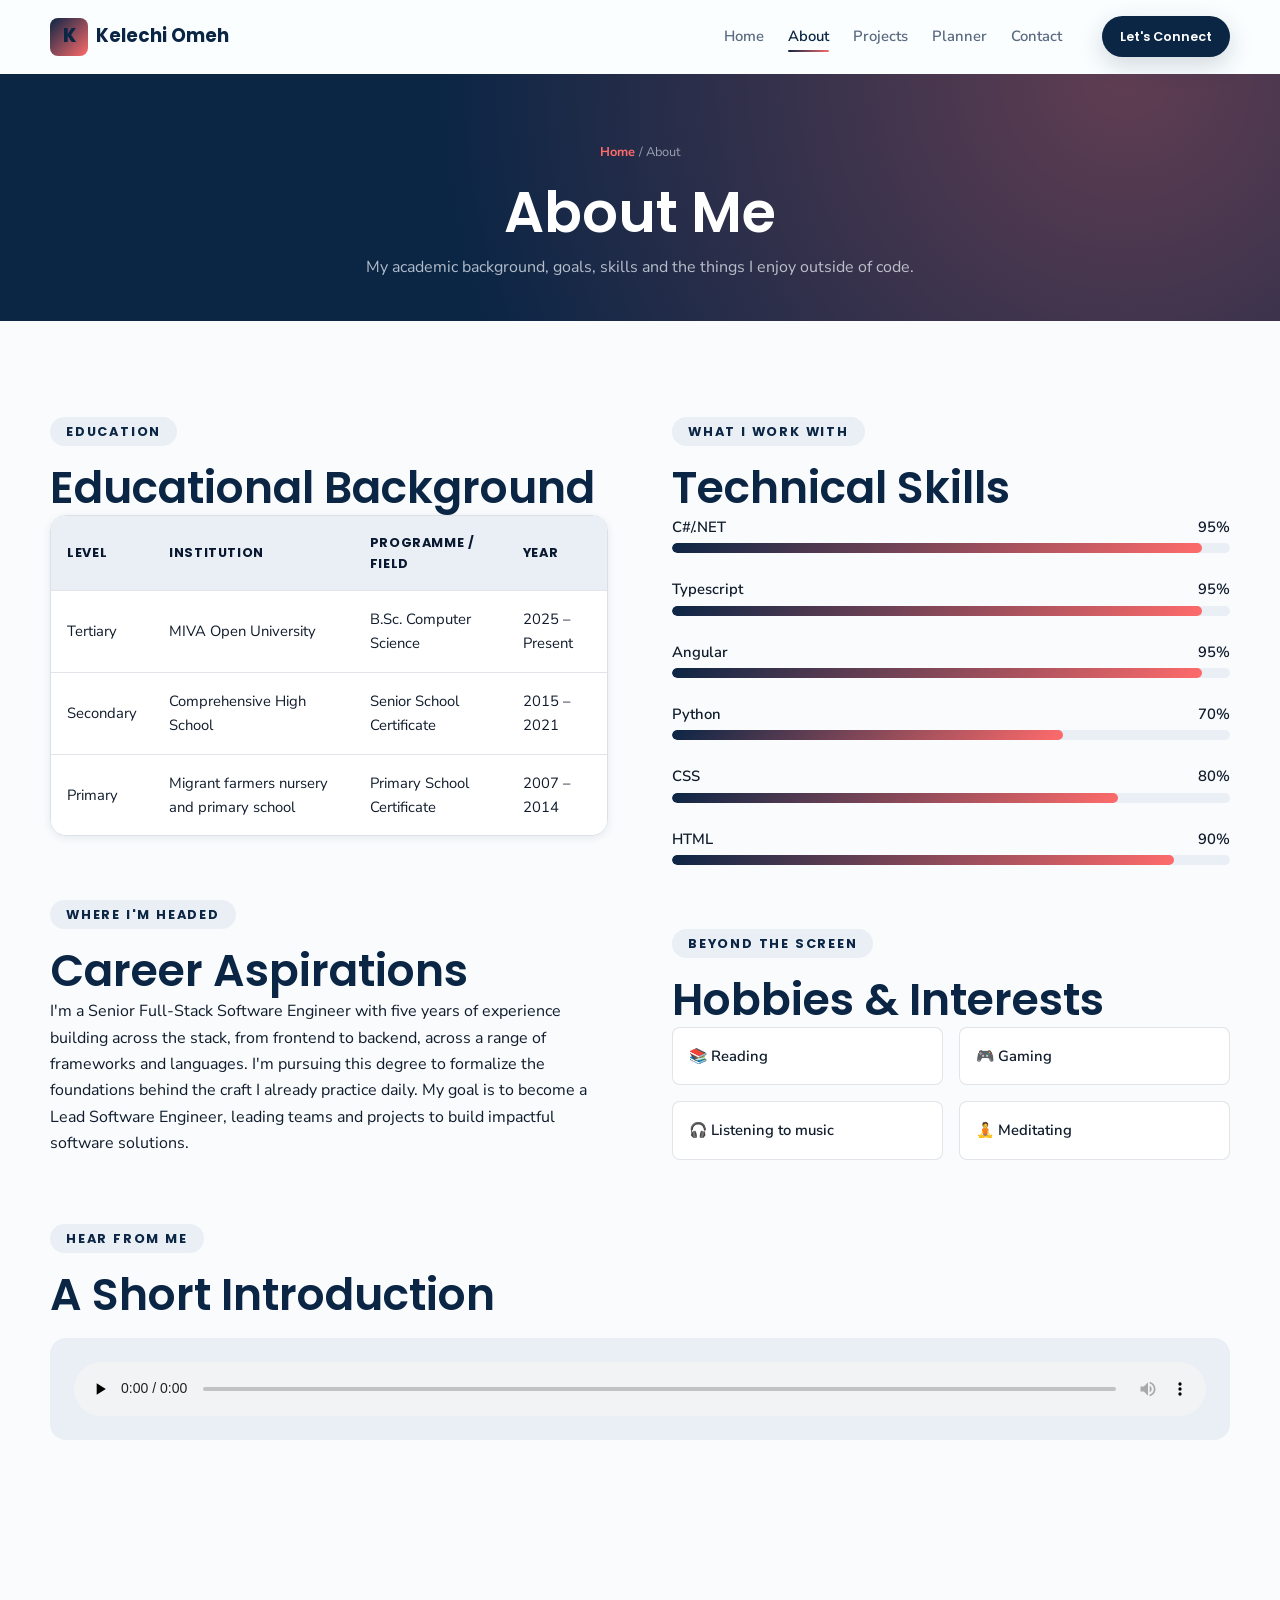
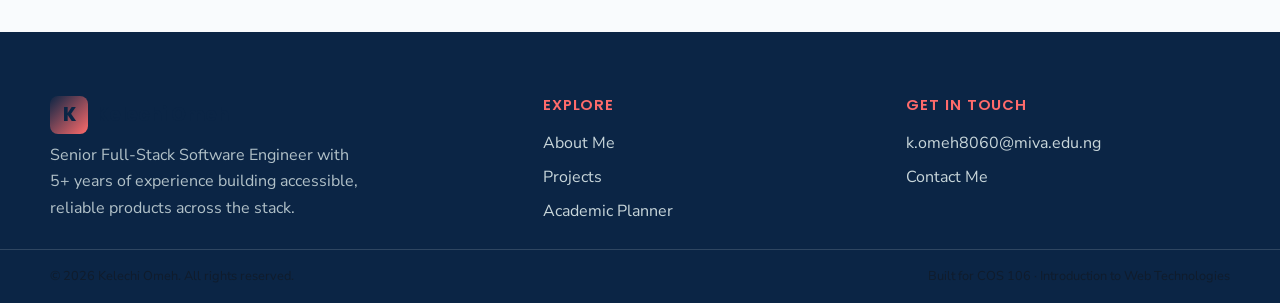
==== about.html @ 51f8a6cc "Add initial HTML files for portfolio website including contact, index, planner, and projects pages" ====
<!DOCTYPE html>
<html lang="en">

<head>
  <meta charset="UTF-8" />
  <meta name="viewport" content="width=device-width, initial-scale=1.0" />
  <title>About Me | Kelechi Omeh</title>
  <meta name="description"
    content="Educational background, career aspirations, technical skills and hobbies of Kelechi Omeh." />
  <link rel="icon" type="image/svg+xml" href="assets/images/favicon.svg" />
  <link rel="preconnect" href="https://fonts.googleapis.com" />
  <link rel="preconnect" href="https://fonts.gstatic.com" crossorigin />
  <link
    href="https://fonts.googleapis.com/css2?family=Poppins:wght@600;700;800&family=Nunito+Sans:wght@400;600;700&display=swap"
    rel="stylesheet" />
  <link rel="stylesheet" href="assets/css/main.css" />
</head>

<body>
  <a href="#main" class="skip-link">Skip to content</a>

  <header class="site-header">
    <div class="container">
      <a href="index.html" class="brand">
        <span class="brand-mark">K</span>
        Kelechi Omeh
      </a>

      <nav class="main-nav" id="main-nav">
        <ul class="nav-list">
          <li><a href="index.html" class="nav-link">Home</a></li>
          <li><a href="about.html" class="nav-link">About</a></li>
          <li><a href="projects.html" class="nav-link">Projects</a></li>
          <li><a href="planner.html" class="nav-link">Planner</a></li>
          <li><a href="contact.html" class="nav-link">Contact</a></li>
        </ul>
        <a href="contact.html" class="btn btn-primary btn-sm nav-cta">Let's Connect</a>
      </nav>

      <button class="nav-toggle" id="nav-toggle" aria-label="Toggle navigation menu" aria-expanded="false"
        aria-controls="main-nav">
        <span></span><span></span><span></span>
      </button>
    </div>
  </header>

  <main id="main">
    <section class="page-banner">
      <div class="container">
        <p class="breadcrumb"><a href="index.html">Home</a> / About</p>
        <h1>About Me</h1>
        <p class="text-muted">My academic background, goals, skills and the things I enjoy outside of code.</p>
      </div>
    </section>

    <section class="section">
      <div class="container">
        <div class="bio-grid">
          <div>
            <div class="about-block reveal">
              <span class="eyebrow">Education</span>
              <h2>Educational Background</h2>
              <div class="table-wrap">
                <table class="data-table">
                  <caption class="visually-hidden">A summary of my educational background</caption>
                  <thead>
                    <tr>
                      <th scope="col">Level</th>
                      <th scope="col">Institution</th>
                      <th scope="col">Programme / Field</th>
                      <th scope="col">Year</th>
                    </tr>
                  </thead>
                  <tbody>
                    <tr>
                      <td>Tertiary</td>
                      <td>MIVA Open University</td>
                      <td>B.Sc. Computer Science</td>
                      <td>2025 &ndash; Present</td>
                    </tr>
                    <tr>
                      <td>Secondary</td>
                      <td>Comprehensive High School</td>
                      <td>Senior School Certificate</td>
                      <td>2015 &ndash; 2021</td>
                    </tr>
                    <tr>
                      <td>Primary</td>
                      <td>Migrant farmers nursery and primary school</td>
                      <td>Primary School Certificate</td>
                      <td>2007 &ndash; 2014</td>
                    </tr>
                  </tbody>
                </table>
              </div>
            </div>

            <div class="about-block reveal">
              <span class="eyebrow">Where I'm headed</span>
              <h2>Career Aspirations</h2>
              <p>
                I'm a Senior Full-Stack Software Engineer with five years of experience building across the stack, from
                frontend to
                backend, across a range of frameworks and languages. I'm pursuing this degree to formalize the
                foundations behind the
                craft I already practice daily. My goal is to become a Lead Software Engineer, leading teams and
                projects to build impactful software solutions.
              </p>
            </div>
          </div>

          <div>
            <div class="about-block reveal">
              <span class="eyebrow">What I work with</span>
              <h2>Technical Skills</h2>
              <div class="skills-grid">
                <div class="skill-row">
                  <div class="skill-label"><span>C#/.NET</span><span>95%</span></div>
                  <div class="skill-bar"><span style="width: 95%;"></span></div>
                </div>
                <div class="skill-row">
                  <div class="skill-label"><span>Typescript</span><span>95%</span></div>
                  <div class="skill-bar"><span style="width: 95%;"></span></div>
                </div>

                <div class="skill-row">
                  <div class="skill-label"><span>Angular</span><span>95%</span></div>
                  <div class="skill-bar"><span style="width: 95%;"></span></div>
                </div>
                <div class="skill-row">
                  <div class="skill-label"><span>Python</span><span>70%</span></div>
                  <div class="skill-bar"><span style="width: 70%;"></span></div>
                </div>
                <div class="skill-row">
                  <div class="skill-label"><span>CSS</span><span>80%</span></div>
                  <div class="skill-bar"><span style="width: 80%;"></span></div>
                </div>
                <div class="skill-row">
                  <div class="skill-label"><span>HTML</span><span>90%</span></div>
                  <div class="skill-bar"><span style="width: 90%;"></span></div>
                </div>
              </div>
            </div>

            <div class="about-block reveal">
              <span class="eyebrow">Beyond the screen</span>
              <h2>Hobbies &amp; Interests</h2>
              <ul class="hobby-list">
                <li class="hobby-item">📚 Reading</li>
                <li class="hobby-item">🎮 Gaming</li>
                <li class="hobby-item">🎧 Listening to music</li>
                <li class="hobby-item">🧘 Meditating</li>
              </ul>
            </div>
          </div>
        </div>

        <div class="about-block reveal" style="margin-top: var(--space-xl);">
          <span class="eyebrow">Hear from me</span>
          <h2>A Short Introduction</h2>
          <p class="text-muted" style="margin-bottom: var(--space-sm);">
            <!-- Here's a short  audio clip — swap
            <code>assets/media/intro-audio.wav</code> with your own recorded introduction. -->
          </p>
          <div class="media-block">
            <audio controls preload="none">
              <source src="assets/media/intro-audio.wav" type="audio/wav" />
              Your browser does not support the audio element.
            </audio>
          </div>
        </div>
      </div>
    </section>
  </main>

  <footer class="site-footer">
    <div class="container">
      <div class="footer-brand">
        <div class="brand"><span class="brand-mark">K</span> Kelechi Omeh</div>
        <p>Senior Full-Stack Software Engineer with 5+ years of experience building accessible, reliable products across
          the stack.</p>
      </div>
      <div>
        <h4 class="footer-heading">Explore</h4>
        <ul class="footer-links">
          <li><a href="about.html">About Me</a></li>
          <li><a href="projects.html">Projects</a></li>
          <li><a href="planner.html">Academic Planner</a></li>
        </ul>
      </div>
      <div>
        <h4 class="footer-heading">Get In Touch</h4>
        <ul class="footer-links">
          <li><a href="mailto:k.omeh8060@miva.edu.ng">k.omeh8060@miva.edu.ng</a></li>
          <li><a href="contact.html">Contact Me</a></li>
        </ul>
      </div>
    </div>
    <div class="footer-bottom">
      <div class="container">
        <p>&copy; <span id="year"></span> Kelechi Omeh. All rights reserved.</p>
        <p>Built for COS 106 &middot; Introduction to Web Technologies</p>
      </div>
    </div>
  </footer>

  <script type="module" src="assets/js/main.js"></script>
</body>

</html>
---- assets/css/main.css ----
/* ==========================================================================
   Main stylesheet entry point
   Import order matters: tokens -> reset/base -> layout -> components ->
   animations -> page overrides.
   ========================================================================== */

@import url('variables.css');
@import url('base.css');
@import url('layout.css');
@import url('components.css');
@import url('animations.css');
@import url('pages.css');
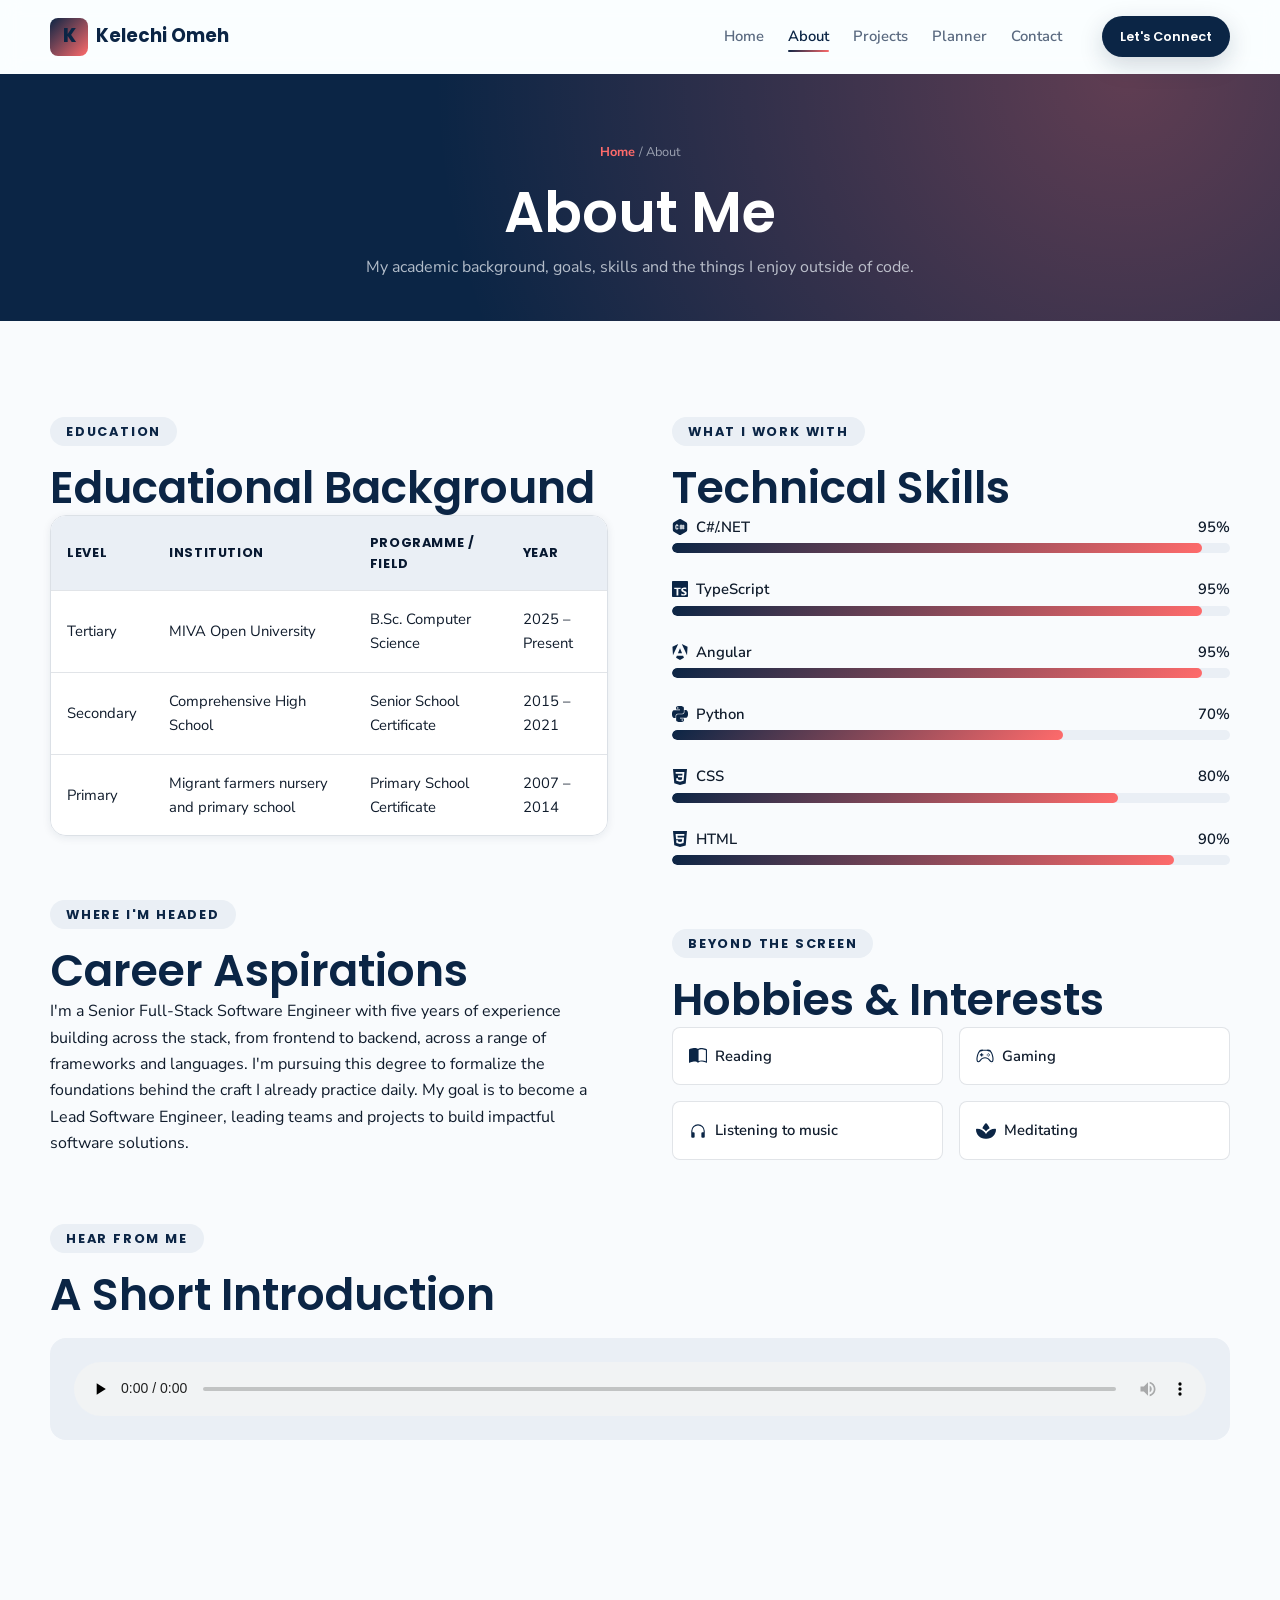
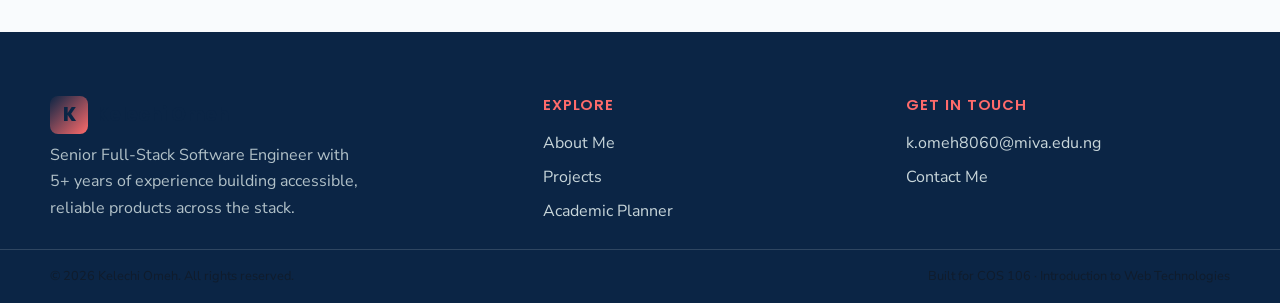
==== commit 40d66ace: "Enhance skill section with SVG icons and improve layout in about page; update contact icons to SVG f" ====
--- a/about.html
+++ b/about.html
@@ -115,28 +115,64 @@
               <h2>Technical Skills</h2>
               <div class="skills-grid">
                 <div class="skill-row">
-                  <div class="skill-label"><span>C#/.NET</span><span>95%</span></div>
+                  <div class="skill-label">
+                    <span class="skill-name">
+                      <svg class="skill-icon" viewBox="0 0 24 24" width="16" height="16" fill="currentColor" aria-hidden="true"><path d="M1.194 7.543v8.913c0 1.103.588 2.122 1.544 2.674l7.718 4.456a3.086 3.086 0 0 0 3.088 0l7.718-4.456a3.087 3.087 0 0 0 1.544-2.674V7.543a3.084 3.084 0 0 0-1.544-2.673L13.544.414a3.086 3.086 0 0 0-3.088 0L2.738 4.87a3.085 3.085 0 0 0-1.544 2.673Zm5.403 2.914v3.087a.77.77 0 0 0 .772.772.773.773 0 0 0 .772-.772.773.773 0 0 1 1.317-.546.775.775 0 0 1 .226.546 2.314 2.314 0 1 1-4.631 0v-3.087c0-.615.244-1.203.679-1.637a2.312 2.312 0 0 1 3.274 0c.434.434.678 1.023.678 1.637a.769.769 0 0 1-.226.545.767.767 0 0 1-1.091 0 .77.77 0 0 1-.226-.545.77.77 0 0 0-.772-.772.771.771 0 0 0-.772.772Zm12.35 3.087a.77.77 0 0 1-.772.772h-.772v.772a.773.773 0 0 1-1.544 0v-.772h-1.544v.772a.773.773 0 0 1-1.317.546.775.775 0 0 1-.226-.546v-.772H12a.771.771 0 1 1 0-1.544h.772v-1.543H12a.77.77 0 1 1 0-1.544h.772v-.772a.773.773 0 0 1 1.317-.546.775.775 0 0 1 .226.546v.772h1.544v-.772a.773.773 0 0 1 1.544 0v.772h.772a.772.772 0 0 1 0 1.544h-.772v1.543h.772a.776.776 0 0 1 .772.772Zm-3.088-2.315h-1.544v1.543h1.544v-1.543Z"/></svg>
+                      C#/.NET
+                    </span>
+                    <span>95%</span>
+                  </div>
                   <div class="skill-bar"><span style="width: 95%;"></span></div>
                 </div>
                 <div class="skill-row">
-                  <div class="skill-label"><span>Typescript</span><span>95%</span></div>
+                  <div class="skill-label">
+                    <span class="skill-name">
+                      <svg class="skill-icon" viewBox="0 0 24 24" width="16" height="16" fill="currentColor" aria-hidden="true"><path d="M1.125 0C.502 0 0 .502 0 1.125v21.75C0 23.498.502 24 1.125 24h21.75c.623 0 1.125-.502 1.125-1.125V1.125C24 .502 23.498 0 22.875 0zm17.363 9.75c.612 0 1.154.037 1.627.111a6.38 6.38 0 0 1 1.306.34v2.458a3.95 3.95 0 0 0-.643-.361 5.093 5.093 0 0 0-.717-.26 5.453 5.453 0 0 0-1.426-.2c-.3 0-.573.028-.819.086a2.1 2.1 0 0 0-.623.242c-.17.104-.3.229-.393.374a.888.888 0 0 0-.14.49c0 .196.053.373.156.529.104.156.252.304.443.444s.423.276.696.41c.273.135.582.274.926.416.47.197.892.407 1.266.628.374.222.695.473.963.753.268.279.472.598.614.957.142.359.214.776.214 1.253 0 .657-.125 1.21-.373 1.656a3.033 3.033 0 0 1-1.012 1.085 4.38 4.38 0 0 1-1.487.596c-.566.12-1.163.18-1.79.18a9.916 9.916 0 0 1-1.84-.164 5.544 5.544 0 0 1-1.512-.493v-2.63a5.033 5.033 0 0 0 3.237 1.2c.333 0 .624-.03.872-.09.249-.06.456-.144.623-.25.166-.108.29-.234.373-.38a1.023 1.023 0 0 0-.074-1.089 2.12 2.12 0 0 0-.537-.5 5.597 5.597 0 0 0-.807-.444 27.72 27.72 0 0 0-1.007-.436c-.918-.383-1.602-.852-2.053-1.405-.45-.553-.676-1.222-.676-2.005 0-.614.123-1.141.369-1.582.246-.441.58-.804 1.004-1.089a4.494 4.494 0 0 1 1.47-.629 7.536 7.536 0 0 1 1.77-.201zm-15.113.188h9.563v2.166H9.506v9.646H6.789v-9.646H3.375z"/></svg>
+                      TypeScript
+                    </span>
+                    <span>95%</span>
+                  </div>
                   <div class="skill-bar"><span style="width: 95%;"></span></div>
                 </div>
 
                 <div class="skill-row">
-                  <div class="skill-label"><span>Angular</span><span>95%</span></div>
+                  <div class="skill-label">
+                    <span class="skill-name">
+                      <svg class="skill-icon" viewBox="0 0 24 24" width="16" height="16" fill="currentColor" aria-hidden="true"><path d="M16.712 17.711H7.288l-1.204 2.916L12 24l5.916-3.373-1.204-2.916ZM14.692 0l7.832 16.855.814-12.856L14.692 0ZM9.308 0 .662 3.999l.814 12.856L9.308 0Zm-.405 13.93h6.198L12 6.396 8.903 13.93Z"/></svg>
+                      Angular
+                    </span>
+                    <span>95%</span>
+                  </div>
                   <div class="skill-bar"><span style="width: 95%;"></span></div>
                 </div>
                 <div class="skill-row">
-                  <div class="skill-label"><span>Python</span><span>70%</span></div>
+                  <div class="skill-label">
+                    <span class="skill-name">
+                      <svg class="skill-icon" viewBox="0 0 24 24" width="16" height="16" fill="currentColor" aria-hidden="true"><path d="M14.25.18l.9.2.73.26.59.3.45.32.34.34.25.34.16.33.1.3.04.26.02.2-.01.13V8.5l-.05.63-.13.55-.21.46-.26.38-.3.31-.33.25-.35.19-.35.14-.33.1-.3.07-.26.04-.21.02H8.77l-.69.05-.59.14-.5.22-.41.27-.33.32-.27.35-.2.36-.15.37-.1.35-.07.32-.04.27-.02.21v3.06H3.17l-.21-.03-.28-.07-.32-.12-.35-.18-.36-.26-.36-.36-.35-.46-.32-.59-.28-.73-.21-.88-.14-1.05-.05-1.23.06-1.22.16-1.04.24-.87.32-.71.36-.57.4-.44.42-.33.42-.24.4-.16.36-.1.32-.05.24-.01h.16l.06.01h8.16v-.83H6.18l-.01-2.75-.02-.37.05-.34.11-.31.17-.28.25-.26.31-.23.38-.2.44-.18.51-.15.58-.12.64-.1.71-.06.77-.04.84-.02 1.27.05zm-6.3 1.98l-.23.33-.08.41.08.41.23.34.33.22.41.09.41-.09.33-.22.23-.34.08-.41-.08-.41-.23-.33-.33-.22-.41-.09-.41.09zm13.09 3.95l.28.06.32.12.35.18.36.27.36.35.35.47.32.59.28.73.21.88.14 1.04.05 1.23-.06 1.23-.16 1.04-.24.86-.32.71-.36.57-.4.45-.42.33-.42.24-.4.16-.36.09-.32.05-.24.02-.16-.01h-8.22v.82h5.84l.01 2.76.02.36-.05.34-.11.31-.17.29-.25.25-.31.24-.38.2-.44.17-.51.15-.58.13-.64.09-.71.07-.77.04-.84.01-1.27-.04-1.07-.14-.9-.2-.73-.25-.59-.3-.45-.33-.34-.34-.25-.34-.16-.33-.1-.3-.04-.25-.02-.2.01-.13v-5.34l.05-.64.13-.54.21-.46.26-.38.3-.32.33-.24.35-.2.35-.14.33-.1.3-.06.26-.04.21-.02.13-.01h5.84l.69-.05.59-.14.5-.21.41-.28.33-.32.27-.35.2-.36.15-.36.1-.35.07-.32.04-.28.02-.21V6.07h2.09l.14.01zm-6.47 14.25l-.23.33-.08.41.08.41.23.33.33.23.41.08.41-.08.33-.23.23-.33.08-.41-.08-.41-.23-.33-.33-.23-.41-.08-.41.08z"/></svg>
+                      Python
+                    </span>
+                    <span>70%</span>
+                  </div>
                   <div class="skill-bar"><span style="width: 70%;"></span></div>
                 </div>
                 <div class="skill-row">
-                  <div class="skill-label"><span>CSS</span><span>80%</span></div>
+                  <div class="skill-label">
+                    <span class="skill-name">
+                      <svg class="skill-icon" viewBox="0 0 24 24" width="16" height="16" fill="currentColor" aria-hidden="true"><path d="M1.5 0h21l-1.91 21.563L11.977 24l-8.565-2.438L1.5 0zm17.09 4.413L5.41 4.41l.213 2.622 10.125.002-.255 2.716h-6.64l.24 2.573h6.182l-.366 3.523-2.91.804-2.956-.81-.188-2.11h-2.61l.29 3.855L12 19.288l5.373-1.53L18.59 4.414z"/></svg>
+                      CSS
+                    </span>
+                    <span>80%</span>
+                  </div>
                   <div class="skill-bar"><span style="width: 80%;"></span></div>
                 </div>
                 <div class="skill-row">
-                  <div class="skill-label"><span>HTML</span><span>90%</span></div>
+                  <div class="skill-label">
+                    <span class="skill-name">
+                      <svg class="skill-icon" viewBox="0 0 24 24" width="16" height="16" fill="currentColor" aria-hidden="true"><path d="M1.5 0h21l-1.91 21.563L11.977 24l-8.564-2.438L1.5 0zm7.031 9.75l-.232-2.718 10.059.003.23-2.622L5.412 4.41l.698 8.01h9.126l-.326 3.426-2.91.804-2.955-.81-.188-2.11H6.248l.33 4.171L12 19.351l5.379-1.443.744-8.157H8.531z"/></svg>
+                      HTML
+                    </span>
+                    <span>90%</span>
+                  </div>
                   <div class="skill-bar"><span style="width: 90%;"></span></div>
                 </div>
               </div>
@@ -146,10 +182,22 @@
               <span class="eyebrow">Beyond the screen</span>
               <h2>Hobbies &amp; Interests</h2>
               <ul class="hobby-list">
-                <li class="hobby-item">📚 Reading</li>
-                <li class="hobby-item">🎮 Gaming</li>
-                <li class="hobby-item">🎧 Listening to music</li>
-                <li class="hobby-item">🧘 Meditating</li>
+                <li class="hobby-item">
+                  <svg class="hobby-icon" viewBox="0 0 16 16" width="18" height="18" fill="currentColor" aria-hidden="true"><path d="M8.5 2.687c.654-.689 1.782-.886 3.112-.752 1.234.124 2.503.523 3.388.893v9.923c-.918-.35-2.107-.692-3.287-.81-1.094-.111-2.278-.039-3.213.492zM8 1.783C7.015.936 5.587.81 4.287.94c-1.514.153-3.042.672-3.994 1.105A.5.5 0 0 0 0 2.5v11a.5.5 0 0 0 .707.455c.882-.4 2.303-.881 3.68-1.02 1.409-.142 2.59.087 3.223.877a.5.5 0 0 0 .78 0c.633-.79 1.814-1.019 3.222-.877 1.378.139 2.8.62 3.681 1.02A.5.5 0 0 0 16 13.5v-11a.5.5 0 0 0-.293-.455c-.952-.433-2.48-.952-3.994-1.105C10.413.809 8.985.936 8 1.783"/></svg>
+                  Reading
+                </li>
+                <li class="hobby-item">
+                  <svg class="hobby-icon" viewBox="0 0 16 16" width="18" height="18" fill="currentColor" aria-hidden="true"><path d="M11.5 6.027a.5.5 0 1 1-1 0 .5.5 0 0 1 1 0m-1.5 1.5a.5.5 0 1 0 0-1 .5.5 0 0 0 0 1m2.5-.5a.5.5 0 1 1-1 0 .5.5 0 0 1 1 0m-1.5 1.5a.5.5 0 1 0 0-1 .5.5 0 0 0 0 1m-6.5-3h1v1h1v1h-1v1h-1v-1h-1v-1h1z"/><path d="M3.051 3.26a.5.5 0 0 1 .354-.613l1.932-.518a.5.5 0 0 1 .62.39c.655-.079 1.35-.117 2.043-.117.72 0 1.443.041 2.12.126a.5.5 0 0 1 .622-.399l1.932.518a.5.5 0 0 1 .306.729q.211.136.373.297c.408.408.78 1.05 1.095 1.772.32.733.599 1.591.805 2.466s.34 1.78.364 2.606c.024.816-.059 1.602-.328 2.21a1.42 1.42 0 0 1-1.445.83c-.636-.067-1.115-.394-1.513-.773-.245-.232-.496-.526-.739-.808-.126-.148-.25-.292-.368-.423-.728-.804-1.597-1.527-3.224-1.527s-2.496.723-3.224 1.527c-.119.131-.242.275-.368.423-.243.282-.494.575-.739.808-.398.38-.877.706-1.513.773a1.42 1.42 0 0 1-1.445-.83c-.27-.608-.352-1.395-.329-2.21.024-.826.16-1.73.365-2.606.206-.875.486-1.733.805-2.466.315-.722.687-1.364 1.094-1.772a2.3 2.3 0 0 1 .433-.335l-.028-.079zm2.036.412c-.877.185-1.469.443-1.733.708-.276.276-.587.783-.885 1.465a14 14 0 0 0-.748 2.295 12.4 12.4 0 0 0-.339 2.406c-.022.755.062 1.368.243 1.776a.42.42 0 0 0 .426.24c.327-.034.61-.199.929-.502.212-.202.4-.423.615-.674.133-.156.276-.323.44-.504C4.861 9.969 5.978 9.027 8 9.027s3.139.942 3.965 1.855c.164.181.307.348.44.504.214.251.403.472.615.674.318.303.601.468.929.503a.42.42 0 0 0 .426-.241c.18-.408.265-1.02.243-1.776a12.4 12.4 0 0 0-.339-2.406 14 14 0 0 0-.748-2.295c-.298-.682-.61-1.19-.885-1.465-.264-.265-.856-.523-1.733-.708-.85-.179-1.877-.27-2.913-.27s-2.063.091-2.913.27"/></svg>
+                  Gaming
+                </li>
+                <li class="hobby-item">
+                  <svg class="hobby-icon" viewBox="0 0 16 16" width="18" height="18" fill="currentColor" aria-hidden="true"><path d="M8 3a5 5 0 0 0-5 5v1h1a1 1 0 0 1 1 1v3a1 1 0 0 1-1 1H3a1 1 0 0 1-1-1V8a6 6 0 1 1 12 0v5a1 1 0 0 1-1 1h-1a1 1 0 0 1-1-1v-3a1 1 0 0 1 1-1h1V8a5 5 0 0 0-5-5"/></svg>
+                  Listening to music
+                </li>
+                <li class="hobby-item">
+                  <svg class="hobby-icon" viewBox="0 0 576 512" width="20" height="18" fill="currentColor" aria-hidden="true"><path d="M169.7 227.5c34.3 18.7 64.5 44.1 88.8 74.5 11.1 13.9 21 28.9 29.4 44.8 8.5-15.9 18.3-30.8 29.4-44.8 24.3-30.5 54.5-55.9 88.8-74.5 41.7-22.7 89.4-35.5 139.7-35.5l9.9 0c11.1 0 20.1 9 20.1 20.1 0 148-119.9 267.9-267.9 267.9l-40.2 0C119.9 480 0 360.1 0 212.1 0 201 9 192 20.1 192l9.9 0c50.4 0 98.1 12.8 139.7 35.5zM303.9 38c16.9 15.9 61.4 63.4 89 142.3-40.1 20.2-75.8 48.2-104.9 82.1-29.2-33.9-64.8-61.8-104.9-82.1 27.6-78.9 72.2-126.4 89-142.3 4.3-4.1 10-6 15.9-6s11.6 2 15.9 6z"/></svg>
+                  Meditating
+                </li>
               </ul>
             </div>
           </div>
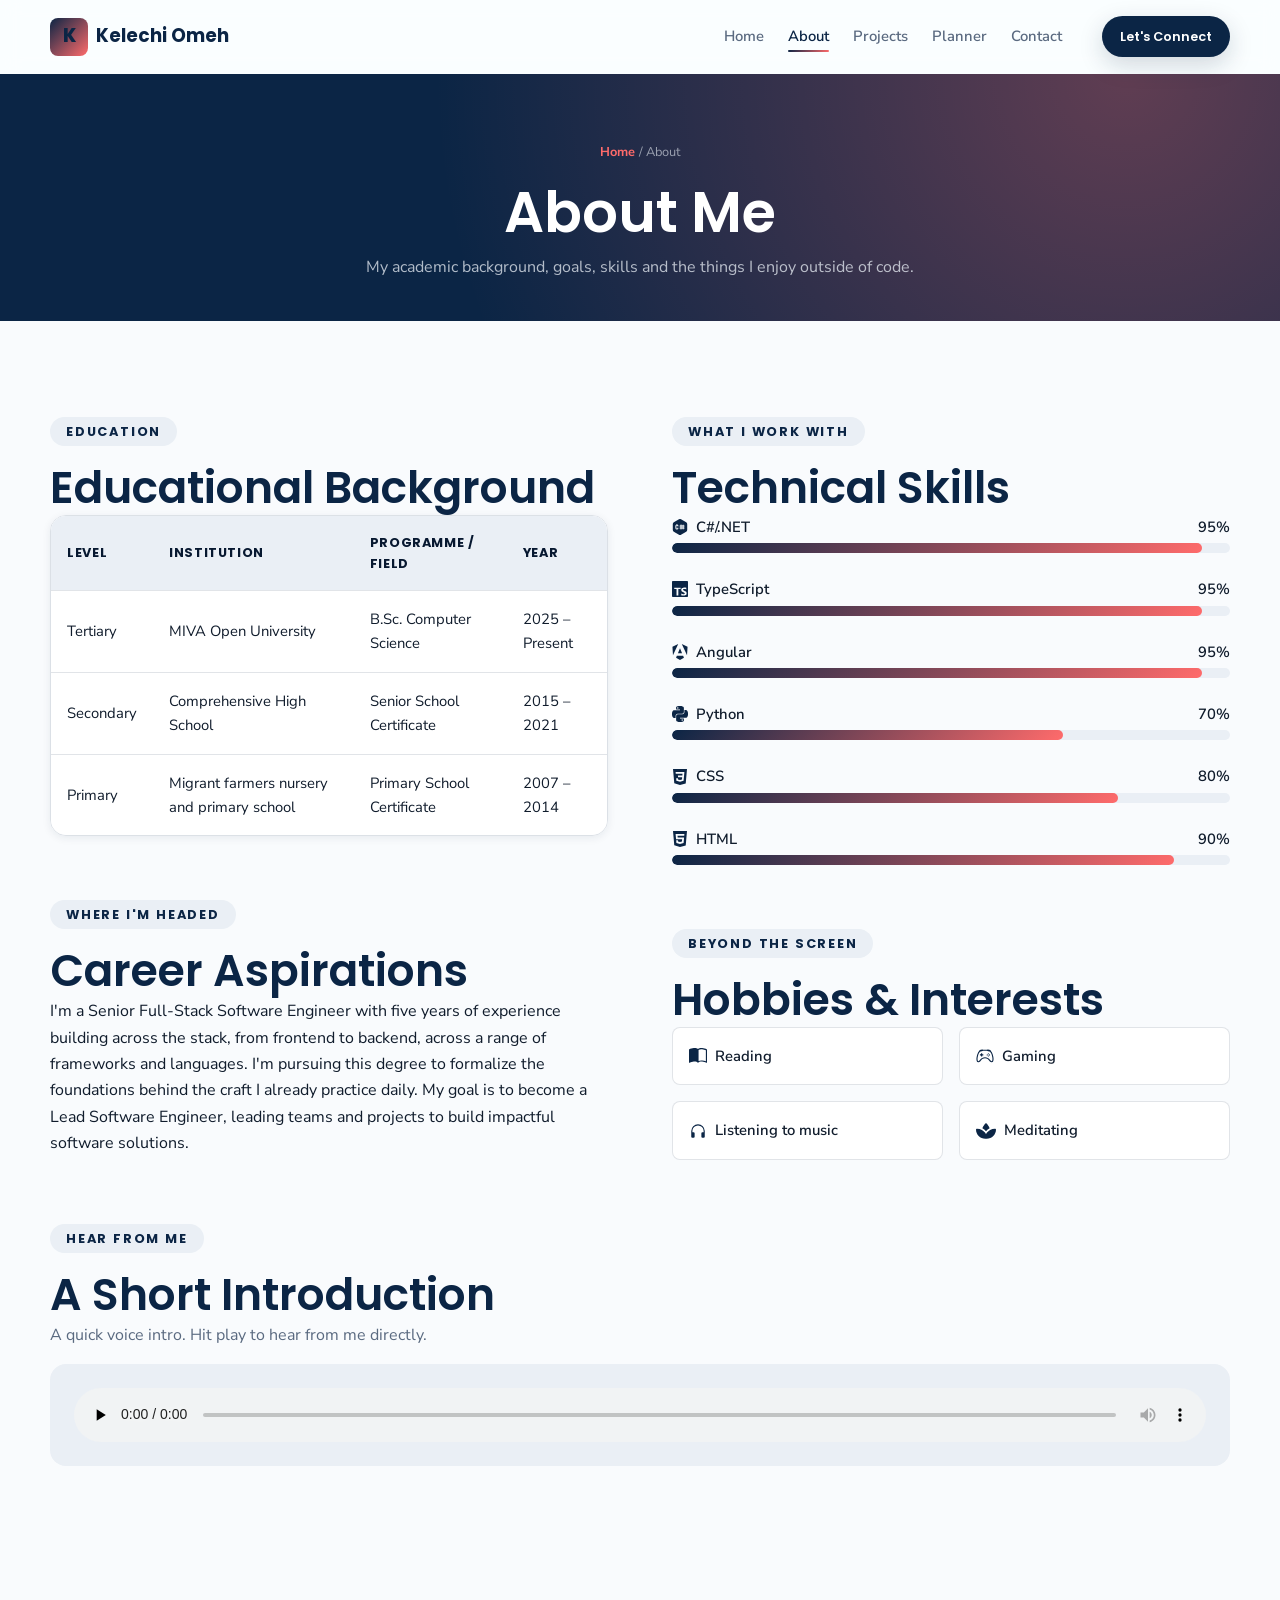
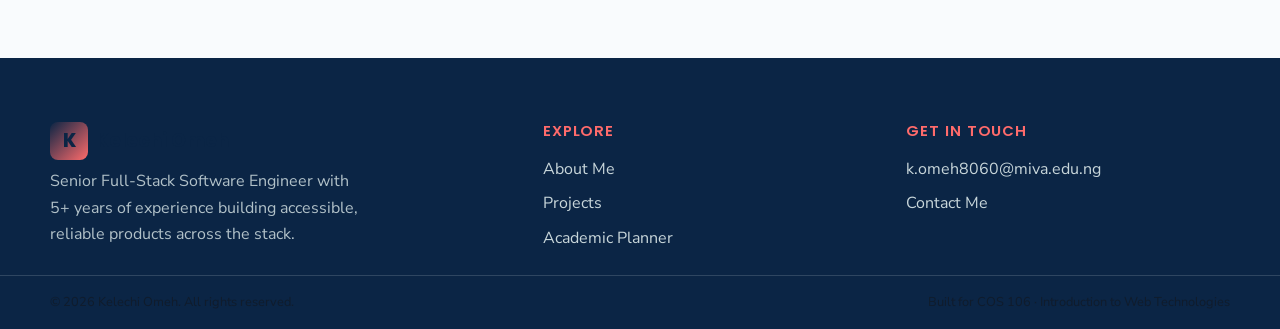
==== commit c0ff1453: "chore: Updated introductory speech." ====
--- a/about.html
+++ b/about.html
@@ -117,7 +117,11 @@
                 <div class="skill-row">
                   <div class="skill-label">
                     <span class="skill-name">
-                      <svg class="skill-icon" viewBox="0 0 24 24" width="16" height="16" fill="currentColor" aria-hidden="true"><path d="M1.194 7.543v8.913c0 1.103.588 2.122 1.544 2.674l7.718 4.456a3.086 3.086 0 0 0 3.088 0l7.718-4.456a3.087 3.087 0 0 0 1.544-2.674V7.543a3.084 3.084 0 0 0-1.544-2.673L13.544.414a3.086 3.086 0 0 0-3.088 0L2.738 4.87a3.085 3.085 0 0 0-1.544 2.673Zm5.403 2.914v3.087a.77.77 0 0 0 .772.772.773.773 0 0 0 .772-.772.773.773 0 0 1 1.317-.546.775.775 0 0 1 .226.546 2.314 2.314 0 1 1-4.631 0v-3.087c0-.615.244-1.203.679-1.637a2.312 2.312 0 0 1 3.274 0c.434.434.678 1.023.678 1.637a.769.769 0 0 1-.226.545.767.767 0 0 1-1.091 0 .77.77 0 0 1-.226-.545.77.77 0 0 0-.772-.772.771.771 0 0 0-.772.772Zm12.35 3.087a.77.77 0 0 1-.772.772h-.772v.772a.773.773 0 0 1-1.544 0v-.772h-1.544v.772a.773.773 0 0 1-1.317.546.775.775 0 0 1-.226-.546v-.772H12a.771.771 0 1 1 0-1.544h.772v-1.543H12a.77.77 0 1 1 0-1.544h.772v-.772a.773.773 0 0 1 1.317-.546.775.775 0 0 1 .226.546v.772h1.544v-.772a.773.773 0 0 1 1.544 0v.772h.772a.772.772 0 0 1 0 1.544h-.772v1.543h.772a.776.776 0 0 1 .772.772Zm-3.088-2.315h-1.544v1.543h1.544v-1.543Z"/></svg>
+                      <svg class="skill-icon" viewBox="0 0 24 24" width="16" height="16" fill="currentColor"
+                        aria-hidden="true">
+                        <path
+                          d="M1.194 7.543v8.913c0 1.103.588 2.122 1.544 2.674l7.718 4.456a3.086 3.086 0 0 0 3.088 0l7.718-4.456a3.087 3.087 0 0 0 1.544-2.674V7.543a3.084 3.084 0 0 0-1.544-2.673L13.544.414a3.086 3.086 0 0 0-3.088 0L2.738 4.87a3.085 3.085 0 0 0-1.544 2.673Zm5.403 2.914v3.087a.77.77 0 0 0 .772.772.773.773 0 0 0 .772-.772.773.773 0 0 1 1.317-.546.775.775 0 0 1 .226.546 2.314 2.314 0 1 1-4.631 0v-3.087c0-.615.244-1.203.679-1.637a2.312 2.312 0 0 1 3.274 0c.434.434.678 1.023.678 1.637a.769.769 0 0 1-.226.545.767.767 0 0 1-1.091 0 .77.77 0 0 1-.226-.545.77.77 0 0 0-.772-.772.771.771 0 0 0-.772.772Zm12.35 3.087a.77.77 0 0 1-.772.772h-.772v.772a.773.773 0 0 1-1.544 0v-.772h-1.544v.772a.773.773 0 0 1-1.317.546.775.775 0 0 1-.226-.546v-.772H12a.771.771 0 1 1 0-1.544h.772v-1.543H12a.77.77 0 1 1 0-1.544h.772v-.772a.773.773 0 0 1 1.317-.546.775.775 0 0 1 .226.546v.772h1.544v-.772a.773.773 0 0 1 1.544 0v.772h.772a.772.772 0 0 1 0 1.544h-.772v1.543h.772a.776.776 0 0 1 .772.772Zm-3.088-2.315h-1.544v1.543h1.544v-1.543Z" />
+                      </svg>
                       C#/.NET
                     </span>
                     <span>95%</span>
@@ -127,7 +131,11 @@
                 <div class="skill-row">
                   <div class="skill-label">
                     <span class="skill-name">
-                      <svg class="skill-icon" viewBox="0 0 24 24" width="16" height="16" fill="currentColor" aria-hidden="true"><path d="M1.125 0C.502 0 0 .502 0 1.125v21.75C0 23.498.502 24 1.125 24h21.75c.623 0 1.125-.502 1.125-1.125V1.125C24 .502 23.498 0 22.875 0zm17.363 9.75c.612 0 1.154.037 1.627.111a6.38 6.38 0 0 1 1.306.34v2.458a3.95 3.95 0 0 0-.643-.361 5.093 5.093 0 0 0-.717-.26 5.453 5.453 0 0 0-1.426-.2c-.3 0-.573.028-.819.086a2.1 2.1 0 0 0-.623.242c-.17.104-.3.229-.393.374a.888.888 0 0 0-.14.49c0 .196.053.373.156.529.104.156.252.304.443.444s.423.276.696.41c.273.135.582.274.926.416.47.197.892.407 1.266.628.374.222.695.473.963.753.268.279.472.598.614.957.142.359.214.776.214 1.253 0 .657-.125 1.21-.373 1.656a3.033 3.033 0 0 1-1.012 1.085 4.38 4.38 0 0 1-1.487.596c-.566.12-1.163.18-1.79.18a9.916 9.916 0 0 1-1.84-.164 5.544 5.544 0 0 1-1.512-.493v-2.63a5.033 5.033 0 0 0 3.237 1.2c.333 0 .624-.03.872-.09.249-.06.456-.144.623-.25.166-.108.29-.234.373-.38a1.023 1.023 0 0 0-.074-1.089 2.12 2.12 0 0 0-.537-.5 5.597 5.597 0 0 0-.807-.444 27.72 27.72 0 0 0-1.007-.436c-.918-.383-1.602-.852-2.053-1.405-.45-.553-.676-1.222-.676-2.005 0-.614.123-1.141.369-1.582.246-.441.58-.804 1.004-1.089a4.494 4.494 0 0 1 1.47-.629 7.536 7.536 0 0 1 1.77-.201zm-15.113.188h9.563v2.166H9.506v9.646H6.789v-9.646H3.375z"/></svg>
+                      <svg class="skill-icon" viewBox="0 0 24 24" width="16" height="16" fill="currentColor"
+                        aria-hidden="true">
+                        <path
+                          d="M1.125 0C.502 0 0 .502 0 1.125v21.75C0 23.498.502 24 1.125 24h21.75c.623 0 1.125-.502 1.125-1.125V1.125C24 .502 23.498 0 22.875 0zm17.363 9.75c.612 0 1.154.037 1.627.111a6.38 6.38 0 0 1 1.306.34v2.458a3.95 3.95 0 0 0-.643-.361 5.093 5.093 0 0 0-.717-.26 5.453 5.453 0 0 0-1.426-.2c-.3 0-.573.028-.819.086a2.1 2.1 0 0 0-.623.242c-.17.104-.3.229-.393.374a.888.888 0 0 0-.14.49c0 .196.053.373.156.529.104.156.252.304.443.444s.423.276.696.41c.273.135.582.274.926.416.47.197.892.407 1.266.628.374.222.695.473.963.753.268.279.472.598.614.957.142.359.214.776.214 1.253 0 .657-.125 1.21-.373 1.656a3.033 3.033 0 0 1-1.012 1.085 4.38 4.38 0 0 1-1.487.596c-.566.12-1.163.18-1.79.18a9.916 9.916 0 0 1-1.84-.164 5.544 5.544 0 0 1-1.512-.493v-2.63a5.033 5.033 0 0 0 3.237 1.2c.333 0 .624-.03.872-.09.249-.06.456-.144.623-.25.166-.108.29-.234.373-.38a1.023 1.023 0 0 0-.074-1.089 2.12 2.12 0 0 0-.537-.5 5.597 5.597 0 0 0-.807-.444 27.72 27.72 0 0 0-1.007-.436c-.918-.383-1.602-.852-2.053-1.405-.45-.553-.676-1.222-.676-2.005 0-.614.123-1.141.369-1.582.246-.441.58-.804 1.004-1.089a4.494 4.494 0 0 1 1.47-.629 7.536 7.536 0 0 1 1.77-.201zm-15.113.188h9.563v2.166H9.506v9.646H6.789v-9.646H3.375z" />
+                      </svg>
                       TypeScript
                     </span>
                     <span>95%</span>
@@ -138,7 +146,11 @@
                 <div class="skill-row">
                   <div class="skill-label">
                     <span class="skill-name">
-                      <svg class="skill-icon" viewBox="0 0 24 24" width="16" height="16" fill="currentColor" aria-hidden="true"><path d="M16.712 17.711H7.288l-1.204 2.916L12 24l5.916-3.373-1.204-2.916ZM14.692 0l7.832 16.855.814-12.856L14.692 0ZM9.308 0 .662 3.999l.814 12.856L9.308 0Zm-.405 13.93h6.198L12 6.396 8.903 13.93Z"/></svg>
+                      <svg class="skill-icon" viewBox="0 0 24 24" width="16" height="16" fill="currentColor"
+                        aria-hidden="true">
+                        <path
+                          d="M16.712 17.711H7.288l-1.204 2.916L12 24l5.916-3.373-1.204-2.916ZM14.692 0l7.832 16.855.814-12.856L14.692 0ZM9.308 0 .662 3.999l.814 12.856L9.308 0Zm-.405 13.93h6.198L12 6.396 8.903 13.93Z" />
+                      </svg>
                       Angular
                     </span>
                     <span>95%</span>
@@ -148,7 +160,11 @@
                 <div class="skill-row">
                   <div class="skill-label">
                     <span class="skill-name">
-                      <svg class="skill-icon" viewBox="0 0 24 24" width="16" height="16" fill="currentColor" aria-hidden="true"><path d="M14.25.18l.9.2.73.26.59.3.45.32.34.34.25.34.16.33.1.3.04.26.02.2-.01.13V8.5l-.05.63-.13.55-.21.46-.26.38-.3.31-.33.25-.35.19-.35.14-.33.1-.3.07-.26.04-.21.02H8.77l-.69.05-.59.14-.5.22-.41.27-.33.32-.27.35-.2.36-.15.37-.1.35-.07.32-.04.27-.02.21v3.06H3.17l-.21-.03-.28-.07-.32-.12-.35-.18-.36-.26-.36-.36-.35-.46-.32-.59-.28-.73-.21-.88-.14-1.05-.05-1.23.06-1.22.16-1.04.24-.87.32-.71.36-.57.4-.44.42-.33.42-.24.4-.16.36-.1.32-.05.24-.01h.16l.06.01h8.16v-.83H6.18l-.01-2.75-.02-.37.05-.34.11-.31.17-.28.25-.26.31-.23.38-.2.44-.18.51-.15.58-.12.64-.1.71-.06.77-.04.84-.02 1.27.05zm-6.3 1.98l-.23.33-.08.41.08.41.23.34.33.22.41.09.41-.09.33-.22.23-.34.08-.41-.08-.41-.23-.33-.33-.22-.41-.09-.41.09zm13.09 3.95l.28.06.32.12.35.18.36.27.36.35.35.47.32.59.28.73.21.88.14 1.04.05 1.23-.06 1.23-.16 1.04-.24.86-.32.71-.36.57-.4.45-.42.33-.42.24-.4.16-.36.09-.32.05-.24.02-.16-.01h-8.22v.82h5.84l.01 2.76.02.36-.05.34-.11.31-.17.29-.25.25-.31.24-.38.2-.44.17-.51.15-.58.13-.64.09-.71.07-.77.04-.84.01-1.27-.04-1.07-.14-.9-.2-.73-.25-.59-.3-.45-.33-.34-.34-.25-.34-.16-.33-.1-.3-.04-.25-.02-.2.01-.13v-5.34l.05-.64.13-.54.21-.46.26-.38.3-.32.33-.24.35-.2.35-.14.33-.1.3-.06.26-.04.21-.02.13-.01h5.84l.69-.05.59-.14.5-.21.41-.28.33-.32.27-.35.2-.36.15-.36.1-.35.07-.32.04-.28.02-.21V6.07h2.09l.14.01zm-6.47 14.25l-.23.33-.08.41.08.41.23.33.33.23.41.08.41-.08.33-.23.23-.33.08-.41-.08-.41-.23-.33-.33-.23-.41-.08-.41.08z"/></svg>
+                      <svg class="skill-icon" viewBox="0 0 24 24" width="16" height="16" fill="currentColor"
+                        aria-hidden="true">
+                        <path
+                          d="M14.25.18l.9.2.73.26.59.3.45.32.34.34.25.34.16.33.1.3.04.26.02.2-.01.13V8.5l-.05.63-.13.55-.21.46-.26.38-.3.31-.33.25-.35.19-.35.14-.33.1-.3.07-.26.04-.21.02H8.77l-.69.05-.59.14-.5.22-.41.27-.33.32-.27.35-.2.36-.15.37-.1.35-.07.32-.04.27-.02.21v3.06H3.17l-.21-.03-.28-.07-.32-.12-.35-.18-.36-.26-.36-.36-.35-.46-.32-.59-.28-.73-.21-.88-.14-1.05-.05-1.23.06-1.22.16-1.04.24-.87.32-.71.36-.57.4-.44.42-.33.42-.24.4-.16.36-.1.32-.05.24-.01h.16l.06.01h8.16v-.83H6.18l-.01-2.75-.02-.37.05-.34.11-.31.17-.28.25-.26.31-.23.38-.2.44-.18.51-.15.58-.12.64-.1.71-.06.77-.04.84-.02 1.27.05zm-6.3 1.98l-.23.33-.08.41.08.41.23.34.33.22.41.09.41-.09.33-.22.23-.34.08-.41-.08-.41-.23-.33-.33-.22-.41-.09-.41.09zm13.09 3.95l.28.06.32.12.35.18.36.27.36.35.35.47.32.59.28.73.21.88.14 1.04.05 1.23-.06 1.23-.16 1.04-.24.86-.32.71-.36.57-.4.45-.42.33-.42.24-.4.16-.36.09-.32.05-.24.02-.16-.01h-8.22v.82h5.84l.01 2.76.02.36-.05.34-.11.31-.17.29-.25.25-.31.24-.38.2-.44.17-.51.15-.58.13-.64.09-.71.07-.77.04-.84.01-1.27-.04-1.07-.14-.9-.2-.73-.25-.59-.3-.45-.33-.34-.34-.25-.34-.16-.33-.1-.3-.04-.25-.02-.2.01-.13v-5.34l.05-.64.13-.54.21-.46.26-.38.3-.32.33-.24.35-.2.35-.14.33-.1.3-.06.26-.04.21-.02.13-.01h5.84l.69-.05.59-.14.5-.21.41-.28.33-.32.27-.35.2-.36.15-.36.1-.35.07-.32.04-.28.02-.21V6.07h2.09l.14.01zm-6.47 14.25l-.23.33-.08.41.08.41.23.33.33.23.41.08.41-.08.33-.23.23-.33.08-.41-.08-.41-.23-.33-.33-.23-.41-.08-.41.08z" />
+                      </svg>
                       Python
                     </span>
                     <span>70%</span>
@@ -158,7 +174,11 @@
                 <div class="skill-row">
                   <div class="skill-label">
                     <span class="skill-name">
-                      <svg class="skill-icon" viewBox="0 0 24 24" width="16" height="16" fill="currentColor" aria-hidden="true"><path d="M1.5 0h21l-1.91 21.563L11.977 24l-8.565-2.438L1.5 0zm17.09 4.413L5.41 4.41l.213 2.622 10.125.002-.255 2.716h-6.64l.24 2.573h6.182l-.366 3.523-2.91.804-2.956-.81-.188-2.11h-2.61l.29 3.855L12 19.288l5.373-1.53L18.59 4.414z"/></svg>
+                      <svg class="skill-icon" viewBox="0 0 24 24" width="16" height="16" fill="currentColor"
+                        aria-hidden="true">
+                        <path
+                          d="M1.5 0h21l-1.91 21.563L11.977 24l-8.565-2.438L1.5 0zm17.09 4.413L5.41 4.41l.213 2.622 10.125.002-.255 2.716h-6.64l.24 2.573h6.182l-.366 3.523-2.91.804-2.956-.81-.188-2.11h-2.61l.29 3.855L12 19.288l5.373-1.53L18.59 4.414z" />
+                      </svg>
                       CSS
                     </span>
                     <span>80%</span>
@@ -168,7 +188,11 @@
                 <div class="skill-row">
                   <div class="skill-label">
                     <span class="skill-name">
-                      <svg class="skill-icon" viewBox="0 0 24 24" width="16" height="16" fill="currentColor" aria-hidden="true"><path d="M1.5 0h21l-1.91 21.563L11.977 24l-8.564-2.438L1.5 0zm7.031 9.75l-.232-2.718 10.059.003.23-2.622L5.412 4.41l.698 8.01h9.126l-.326 3.426-2.91.804-2.955-.81-.188-2.11H6.248l.33 4.171L12 19.351l5.379-1.443.744-8.157H8.531z"/></svg>
+                      <svg class="skill-icon" viewBox="0 0 24 24" width="16" height="16" fill="currentColor"
+                        aria-hidden="true">
+                        <path
+                          d="M1.5 0h21l-1.91 21.563L11.977 24l-8.564-2.438L1.5 0zm7.031 9.75l-.232-2.718 10.059.003.23-2.622L5.412 4.41l.698 8.01h9.126l-.326 3.426-2.91.804-2.955-.81-.188-2.11H6.248l.33 4.171L12 19.351l5.379-1.443.744-8.157H8.531z" />
+                      </svg>
                       HTML
                     </span>
                     <span>90%</span>
@@ -183,19 +207,37 @@
               <h2>Hobbies &amp; Interests</h2>
               <ul class="hobby-list">
                 <li class="hobby-item">
-                  <svg class="hobby-icon" viewBox="0 0 16 16" width="18" height="18" fill="currentColor" aria-hidden="true"><path d="M8.5 2.687c.654-.689 1.782-.886 3.112-.752 1.234.124 2.503.523 3.388.893v9.923c-.918-.35-2.107-.692-3.287-.81-1.094-.111-2.278-.039-3.213.492zM8 1.783C7.015.936 5.587.81 4.287.94c-1.514.153-3.042.672-3.994 1.105A.5.5 0 0 0 0 2.5v11a.5.5 0 0 0 .707.455c.882-.4 2.303-.881 3.68-1.02 1.409-.142 2.59.087 3.223.877a.5.5 0 0 0 .78 0c.633-.79 1.814-1.019 3.222-.877 1.378.139 2.8.62 3.681 1.02A.5.5 0 0 0 16 13.5v-11a.5.5 0 0 0-.293-.455c-.952-.433-2.48-.952-3.994-1.105C10.413.809 8.985.936 8 1.783"/></svg>
+                  <svg class="hobby-icon" viewBox="0 0 16 16" width="18" height="18" fill="currentColor"
+                    aria-hidden="true">
+                    <path
+                      d="M8.5 2.687c.654-.689 1.782-.886 3.112-.752 1.234.124 2.503.523 3.388.893v9.923c-.918-.35-2.107-.692-3.287-.81-1.094-.111-2.278-.039-3.213.492zM8 1.783C7.015.936 5.587.81 4.287.94c-1.514.153-3.042.672-3.994 1.105A.5.5 0 0 0 0 2.5v11a.5.5 0 0 0 .707.455c.882-.4 2.303-.881 3.68-1.02 1.409-.142 2.59.087 3.223.877a.5.5 0 0 0 .78 0c.633-.79 1.814-1.019 3.222-.877 1.378.139 2.8.62 3.681 1.02A.5.5 0 0 0 16 13.5v-11a.5.5 0 0 0-.293-.455c-.952-.433-2.48-.952-3.994-1.105C10.413.809 8.985.936 8 1.783" />
+                  </svg>
                   Reading
                 </li>
                 <li class="hobby-item">
-                  <svg class="hobby-icon" viewBox="0 0 16 16" width="18" height="18" fill="currentColor" aria-hidden="true"><path d="M11.5 6.027a.5.5 0 1 1-1 0 .5.5 0 0 1 1 0m-1.5 1.5a.5.5 0 1 0 0-1 .5.5 0 0 0 0 1m2.5-.5a.5.5 0 1 1-1 0 .5.5 0 0 1 1 0m-1.5 1.5a.5.5 0 1 0 0-1 .5.5 0 0 0 0 1m-6.5-3h1v1h1v1h-1v1h-1v-1h-1v-1h1z"/><path d="M3.051 3.26a.5.5 0 0 1 .354-.613l1.932-.518a.5.5 0 0 1 .62.39c.655-.079 1.35-.117 2.043-.117.72 0 1.443.041 2.12.126a.5.5 0 0 1 .622-.399l1.932.518a.5.5 0 0 1 .306.729q.211.136.373.297c.408.408.78 1.05 1.095 1.772.32.733.599 1.591.805 2.466s.34 1.78.364 2.606c.024.816-.059 1.602-.328 2.21a1.42 1.42 0 0 1-1.445.83c-.636-.067-1.115-.394-1.513-.773-.245-.232-.496-.526-.739-.808-.126-.148-.25-.292-.368-.423-.728-.804-1.597-1.527-3.224-1.527s-2.496.723-3.224 1.527c-.119.131-.242.275-.368.423-.243.282-.494.575-.739.808-.398.38-.877.706-1.513.773a1.42 1.42 0 0 1-1.445-.83c-.27-.608-.352-1.395-.329-2.21.024-.826.16-1.73.365-2.606.206-.875.486-1.733.805-2.466.315-.722.687-1.364 1.094-1.772a2.3 2.3 0 0 1 .433-.335l-.028-.079zm2.036.412c-.877.185-1.469.443-1.733.708-.276.276-.587.783-.885 1.465a14 14 0 0 0-.748 2.295 12.4 12.4 0 0 0-.339 2.406c-.022.755.062 1.368.243 1.776a.42.42 0 0 0 .426.24c.327-.034.61-.199.929-.502.212-.202.4-.423.615-.674.133-.156.276-.323.44-.504C4.861 9.969 5.978 9.027 8 9.027s3.139.942 3.965 1.855c.164.181.307.348.44.504.214.251.403.472.615.674.318.303.601.468.929.503a.42.42 0 0 0 .426-.241c.18-.408.265-1.02.243-1.776a12.4 12.4 0 0 0-.339-2.406 14 14 0 0 0-.748-2.295c-.298-.682-.61-1.19-.885-1.465-.264-.265-.856-.523-1.733-.708-.85-.179-1.877-.27-2.913-.27s-2.063.091-2.913.27"/></svg>
+                  <svg class="hobby-icon" viewBox="0 0 16 16" width="18" height="18" fill="currentColor"
+                    aria-hidden="true">
+                    <path
+                      d="M11.5 6.027a.5.5 0 1 1-1 0 .5.5 0 0 1 1 0m-1.5 1.5a.5.5 0 1 0 0-1 .5.5 0 0 0 0 1m2.5-.5a.5.5 0 1 1-1 0 .5.5 0 0 1 1 0m-1.5 1.5a.5.5 0 1 0 0-1 .5.5 0 0 0 0 1m-6.5-3h1v1h1v1h-1v1h-1v-1h-1v-1h1z" />
+                    <path
+                      d="M3.051 3.26a.5.5 0 0 1 .354-.613l1.932-.518a.5.5 0 0 1 .62.39c.655-.079 1.35-.117 2.043-.117.72 0 1.443.041 2.12.126a.5.5 0 0 1 .622-.399l1.932.518a.5.5 0 0 1 .306.729q.211.136.373.297c.408.408.78 1.05 1.095 1.772.32.733.599 1.591.805 2.466s.34 1.78.364 2.606c.024.816-.059 1.602-.328 2.21a1.42 1.42 0 0 1-1.445.83c-.636-.067-1.115-.394-1.513-.773-.245-.232-.496-.526-.739-.808-.126-.148-.25-.292-.368-.423-.728-.804-1.597-1.527-3.224-1.527s-2.496.723-3.224 1.527c-.119.131-.242.275-.368.423-.243.282-.494.575-.739.808-.398.38-.877.706-1.513.773a1.42 1.42 0 0 1-1.445-.83c-.27-.608-.352-1.395-.329-2.21.024-.826.16-1.73.365-2.606.206-.875.486-1.733.805-2.466.315-.722.687-1.364 1.094-1.772a2.3 2.3 0 0 1 .433-.335l-.028-.079zm2.036.412c-.877.185-1.469.443-1.733.708-.276.276-.587.783-.885 1.465a14 14 0 0 0-.748 2.295 12.4 12.4 0 0 0-.339 2.406c-.022.755.062 1.368.243 1.776a.42.42 0 0 0 .426.24c.327-.034.61-.199.929-.502.212-.202.4-.423.615-.674.133-.156.276-.323.44-.504C4.861 9.969 5.978 9.027 8 9.027s3.139.942 3.965 1.855c.164.181.307.348.44.504.214.251.403.472.615.674.318.303.601.468.929.503a.42.42 0 0 0 .426-.241c.18-.408.265-1.02.243-1.776a12.4 12.4 0 0 0-.339-2.406 14 14 0 0 0-.748-2.295c-.298-.682-.61-1.19-.885-1.465-.264-.265-.856-.523-1.733-.708-.85-.179-1.877-.27-2.913-.27s-2.063.091-2.913.27" />
+                  </svg>
                   Gaming
                 </li>
                 <li class="hobby-item">
-                  <svg class="hobby-icon" viewBox="0 0 16 16" width="18" height="18" fill="currentColor" aria-hidden="true"><path d="M8 3a5 5 0 0 0-5 5v1h1a1 1 0 0 1 1 1v3a1 1 0 0 1-1 1H3a1 1 0 0 1-1-1V8a6 6 0 1 1 12 0v5a1 1 0 0 1-1 1h-1a1 1 0 0 1-1-1v-3a1 1 0 0 1 1-1h1V8a5 5 0 0 0-5-5"/></svg>
+                  <svg class="hobby-icon" viewBox="0 0 16 16" width="18" height="18" fill="currentColor"
+                    aria-hidden="true">
+                    <path
+                      d="M8 3a5 5 0 0 0-5 5v1h1a1 1 0 0 1 1 1v3a1 1 0 0 1-1 1H3a1 1 0 0 1-1-1V8a6 6 0 1 1 12 0v5a1 1 0 0 1-1 1h-1a1 1 0 0 1-1-1v-3a1 1 0 0 1 1-1h1V8a5 5 0 0 0-5-5" />
+                  </svg>
                   Listening to music
                 </li>
                 <li class="hobby-item">
-                  <svg class="hobby-icon" viewBox="0 0 576 512" width="20" height="18" fill="currentColor" aria-hidden="true"><path d="M169.7 227.5c34.3 18.7 64.5 44.1 88.8 74.5 11.1 13.9 21 28.9 29.4 44.8 8.5-15.9 18.3-30.8 29.4-44.8 24.3-30.5 54.5-55.9 88.8-74.5 41.7-22.7 89.4-35.5 139.7-35.5l9.9 0c11.1 0 20.1 9 20.1 20.1 0 148-119.9 267.9-267.9 267.9l-40.2 0C119.9 480 0 360.1 0 212.1 0 201 9 192 20.1 192l9.9 0c50.4 0 98.1 12.8 139.7 35.5zM303.9 38c16.9 15.9 61.4 63.4 89 142.3-40.1 20.2-75.8 48.2-104.9 82.1-29.2-33.9-64.8-61.8-104.9-82.1 27.6-78.9 72.2-126.4 89-142.3 4.3-4.1 10-6 15.9-6s11.6 2 15.9 6z"/></svg>
+                  <svg class="hobby-icon" viewBox="0 0 576 512" width="20" height="18" fill="currentColor"
+                    aria-hidden="true">
+                    <path
+                      d="M169.7 227.5c34.3 18.7 64.5 44.1 88.8 74.5 11.1 13.9 21 28.9 29.4 44.8 8.5-15.9 18.3-30.8 29.4-44.8 24.3-30.5 54.5-55.9 88.8-74.5 41.7-22.7 89.4-35.5 139.7-35.5l9.9 0c11.1 0 20.1 9 20.1 20.1 0 148-119.9 267.9-267.9 267.9l-40.2 0C119.9 480 0 360.1 0 212.1 0 201 9 192 20.1 192l9.9 0c50.4 0 98.1 12.8 139.7 35.5zM303.9 38c16.9 15.9 61.4 63.4 89 142.3-40.1 20.2-75.8 48.2-104.9 82.1-29.2-33.9-64.8-61.8-104.9-82.1 27.6-78.9 72.2-126.4 89-142.3 4.3-4.1 10-6 15.9-6s11.6 2 15.9 6z" />
+                  </svg>
                   Meditating
                 </li>
               </ul>
@@ -207,12 +249,11 @@
           <span class="eyebrow">Hear from me</span>
           <h2>A Short Introduction</h2>
           <p class="text-muted" style="margin-bottom: var(--space-sm);">
-            <!-- Here's a short  audio clip — swap
-            <code>assets/media/intro-audio.wav</code> with your own recorded introduction. -->
+            A quick voice intro. Hit play to hear from me directly.
           </p>
           <div class="media-block">
             <audio controls preload="none">
-              <source src="assets/media/intro-audio.wav" type="audio/wav" />
+              <source src="assets/media/intro-audio.mp4" type="audio/mp4" />
               Your browser does not support the audio element.
             </audio>
           </div>
